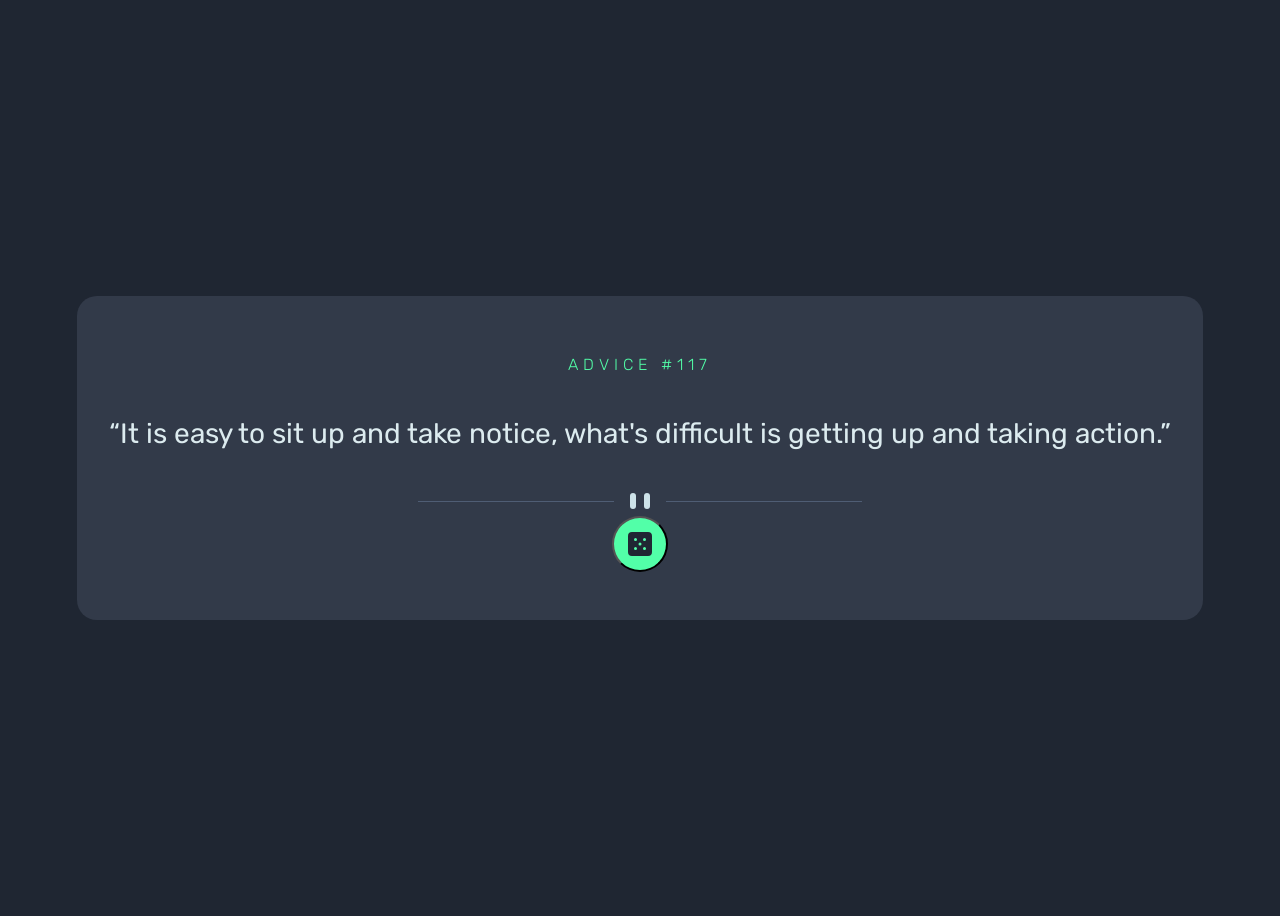
==== src/index.html @ a0604386 "first commit" ====
<!DOCTYPE html>
<html lang="en">
<head>
  <meta charset="UTF-8">
  <meta name="viewport" content="width=device-width, initial-scale=1.0"> <!-- displays site properly based on user's device -->
  <link rel="preconnect" href="https://fonts.googleapis.com">
  <link rel="preconnect" href="https://fonts.gstatic.com" crossorigin>
  <link href="https://fonts.googleapis.com/css2?family=Bitcount+Prop+Double:wght@100..900&family=Manrope:wght@200..800&family=Outfit:wght@100..900&family=Poppins:ital,wght@0,100;0,200;0,300;0,400;0,500;0,600;0,700;0,800;0,900;1,100;1,200;1,300;1,400;1,500;1,600;1,700;1,800;1,900&family=Rubik:ital,wght@0,300..900;1,300..900&display=swap" rel="stylesheet">
  <link rel="icon" type="image/png" sizes="32x32" href="./images/favicon-32x32.png">
  <link rel="stylesheet" href="styles.css">
  <title>Frontend Mentor | Advice generator app</title>

</head>
<body>

  
  <div class="container">
    <H1 class="title">ADVICE #117</H1>
    <p class="advice">“It is easy to sit up and take notice, what's difficult is getting up and taking action.”</p>
    <div class="divider">
      <img src="/images/pattern-divider-desktop.svg" alt="divider">
    </div>
      <button type="button" class="change-advice-btn"><img src="/images/icon-dice.svg" alt="icon"></button>
  

  
  
  <script src="script.js"></script>
</body>
</html>
---- src/styles.css ----
:root{
--blue-100: hsl(193, 38%, 90%);
--green-300: hsl(150, 100%, 66%);
--blue-600: hsl(217, 19%, 38%);
--blue-900: hsl(217, 19%, 24%);
--blue-950: hsl(218, 23%, 16%);
--font-size:28px;
}



.title{
    color: var(--green-300);
    font-weight: 100;
    font-size: 1rem;
    letter-spacing:5px;
}

*::after , *::before {
    box-sizing: border-box;
    padding: 0;
    margin: 0;
}

body{
    height: 100vh;
    display: flex;
    justify-content: center;
    align-items: center;
    background-color:var(--blue-950);
    font-size: var(--font-size);
    font-family: "Rubik", sans-serif;
    font-optical-sizing: auto;
    font-style: normal;
}

.container{
    background-color: var(--blue-900);
    padding: 3rem 2rem;
    border-radius: 20px;
    display: flex;
    flex-direction: column;
    justify-content: center;
    align-items: center;
}

.advice{
    color: var(--blue-100);
    line-height: 1.5;
     
    
}

.change-advice-btn{
    background-color: var(--green-300);
    border-radius: 50%;
    width: 3.5rem;
    height: 3.5rem;
    display: flex;
    justify-content: center;
    align-items: center;
}
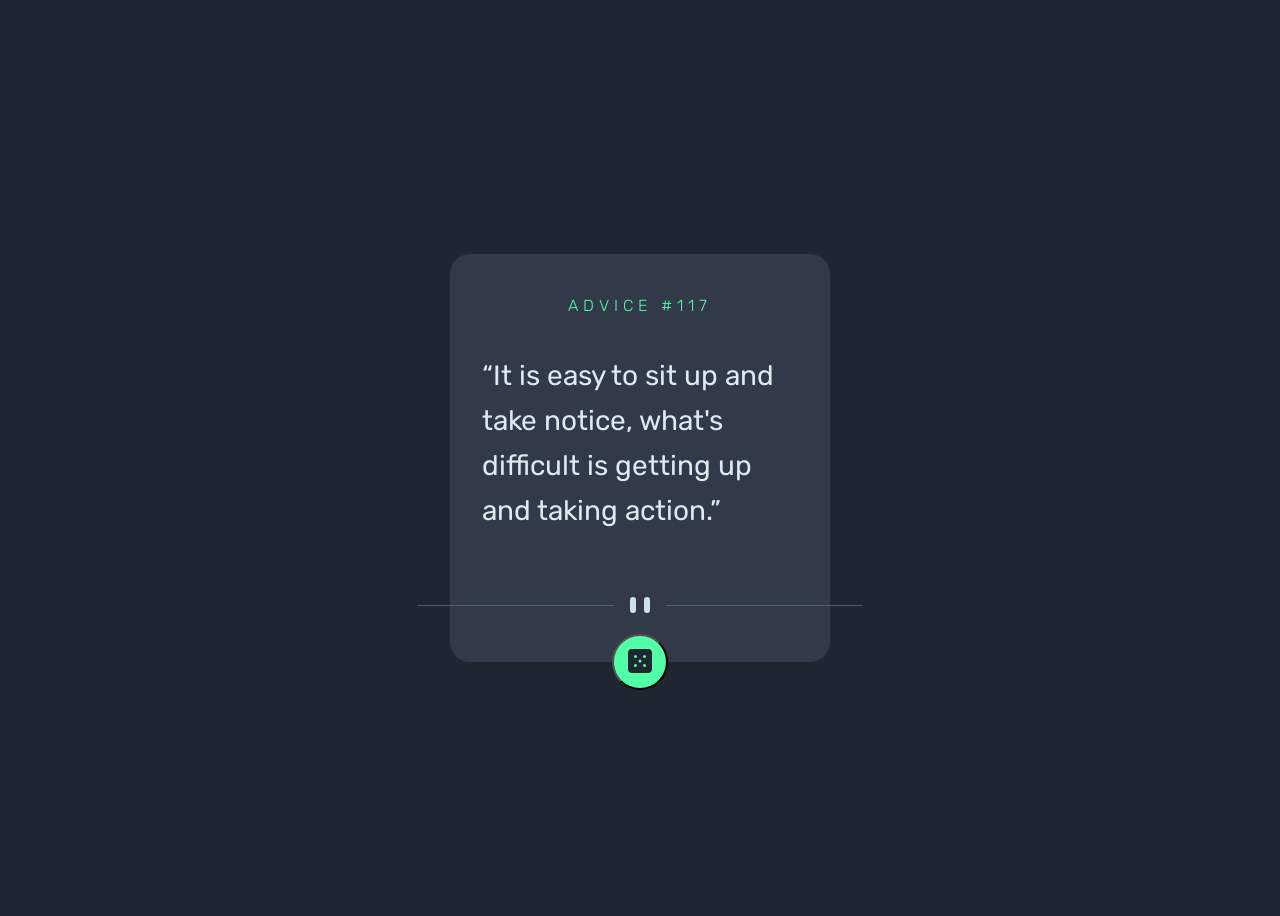
==== commit 124aa505: "finish html and css" ====
--- a/src/index.html
+++ b/src/index.html
@@ -16,11 +16,15 @@
   
   <div class="container">
     <H1 class="title">ADVICE #117</H1>
-    <p class="advice">“It is easy to sit up and take notice, what's difficult is getting up and taking action.”</p>
+    <div class="text-container"><p class="advice">“It is easy to sit up and take notice, what's difficult is getting up and taking action.”</p></div>
+    
     <div class="divider">
       <img src="/images/pattern-divider-desktop.svg" alt="divider">
     </div>
+    <div class="btn-container">
       <button type="button" class="change-advice-btn"><img src="/images/icon-dice.svg" alt="icon"></button>
+    </div>
+      
   
 
   
--- a/src/styles.css
+++ b/src/styles.css
@@ -36,19 +36,19 @@
 
 .container{
     background-color: var(--blue-900);
-    padding: 3rem 2rem;
     border-radius: 20px;
+    padding: 2rem;
     display: flex;
     flex-direction: column;
     justify-content: center;
-    align-items: center;
+align-items: center;
+position: relative;
+width: 25%;
 }
 
 .advice{
     color: var(--blue-100);
-    line-height: 1.5;
-     
-    
+    line-height: 1.6;
 }
 
 .change-advice-btn{
@@ -56,7 +56,17 @@
     border-radius: 50%;
     width: 3.5rem;
     height: 3.5rem;
-    display: flex;
-    justify-content: center;
-    align-items: center;
+    margin-top: 2rem;
+    position: absolute;
+    bottom: 0;
+    left: 50%;
+    transform: translate(-50%, 50%); /* Centers horizontally and offsets vertically */
+}
+
+.text-container{
+
+    margin-bottom: 1rem;   
+}
+.divider{
+    margin: 10px;
 }
